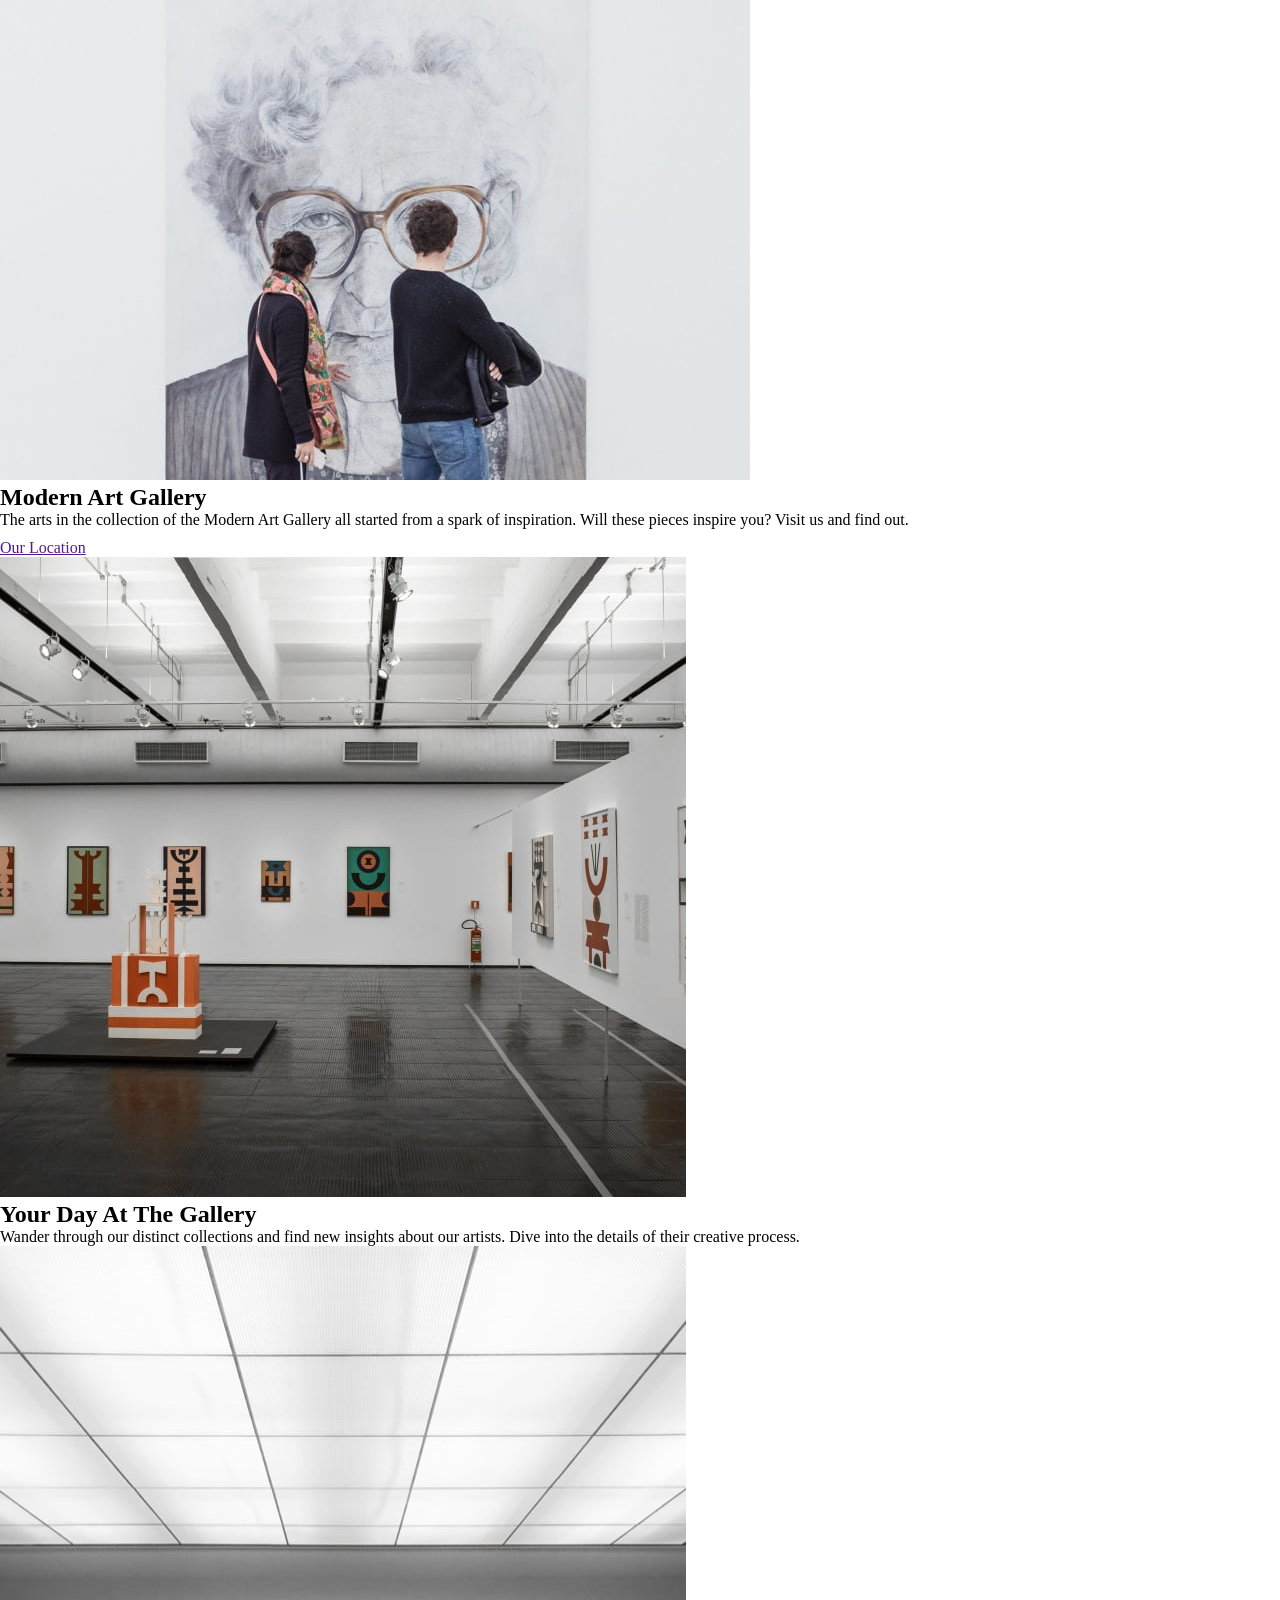
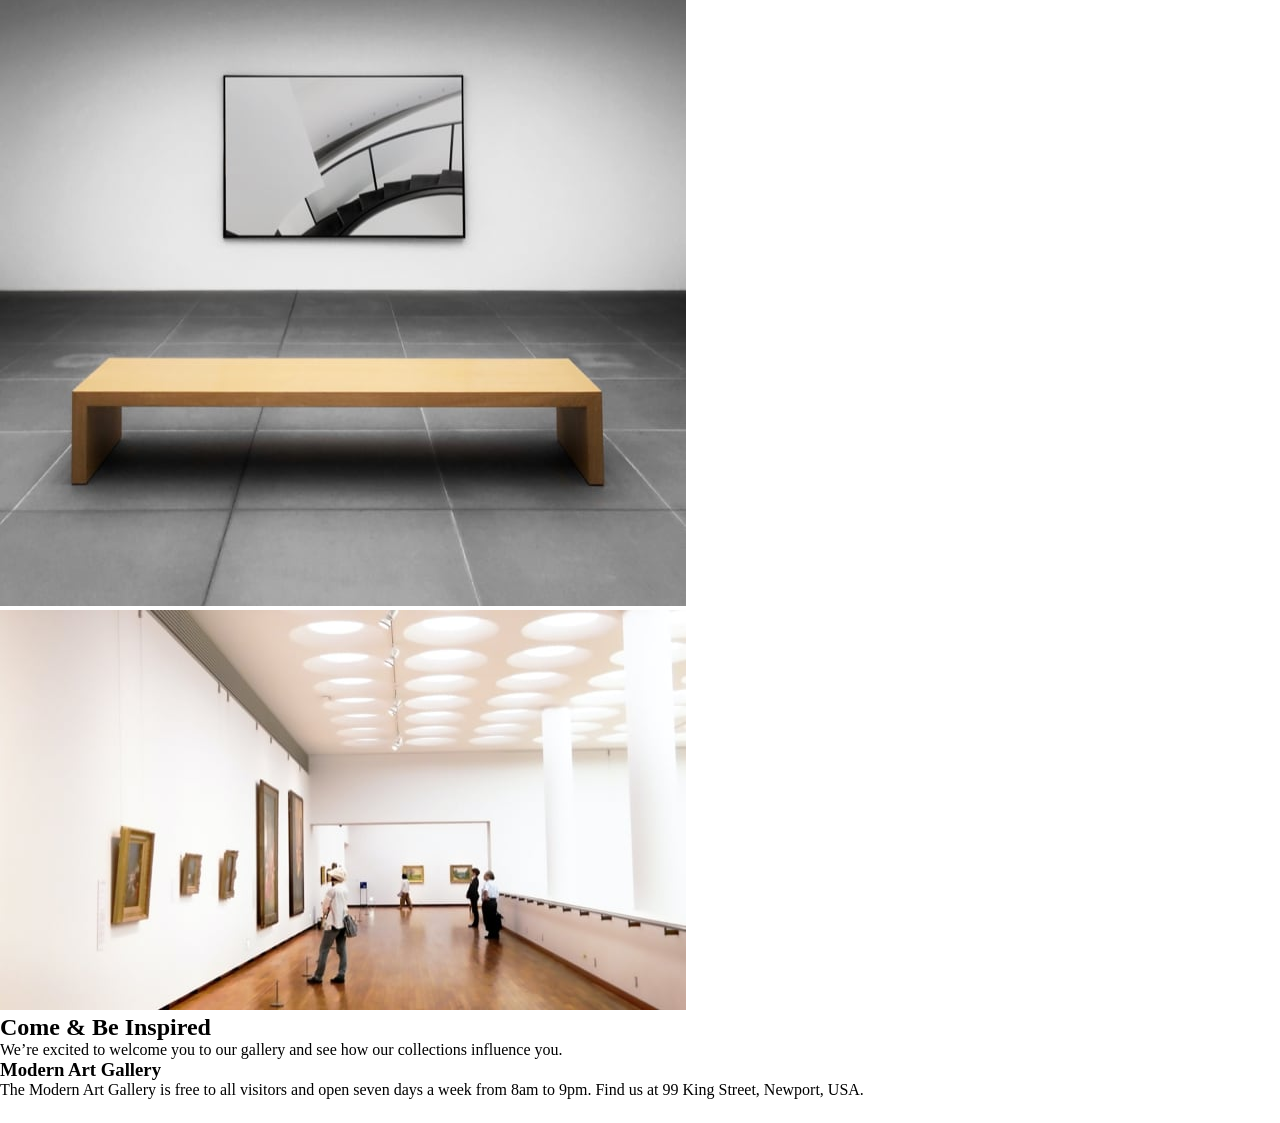
==== index.html @ 7637d39e "html boilerplate for mobile" ====
<!doctype html>
<html lang="en">
  <head>
    <meta charset="UTF-8" />
    <meta name="viewport" content="width=device-width, initial-scale=1.0" />

    <link
      rel="icon"
      type="image/png"
      sizes="32x32"
      href="./assets/favicon-32x32.png"
    />
    <link rel="stylesheet" href="styles-main.css" />

    <title>Pietro | Art gallery website</title>
  </head>
  <body>
    <section class="hero">
      <div class="hero__blk-rectangle--desktop"></div>
      <img
        src="assets/mobile/image-hero@2x.jpg"
        alt="two people looking at art"
        class="hero__image--mobile"
      />
      <img
        src="assets/tablet/image-hero@2x.jpg"
        alt=""
        class="hero__image--tablet"
      />
      <img
        src="assets/desktop/image-hero@2x.jpg"
        alt=""
        class="hero__image--desktop"
      />
      <div class="hero__content">
        <h1 class="hero__title">Modern Art Gallery</h1>
        <p class="hero__text">
          The arts in the collection of the Modern Art Gallery all started from
          a spark of inspiration. Will these pieces inspire you? Visit us and
          find out.
        </p>
        <a href="" class="button hero__button"
          >Our Location<img
            src="assets/icon-arrow-right.svg"
            alt="arrow right"
            class
            hero__button--icon-right
        /></a>
      </div>
    </section>
    <section class="gallery">
      <img
        src="assets/mobile/image-grid-1@2x.jpg"
        alt="art-gallery"
        class="gallery__image--mobile"
      />
      <img
        src="assets/tablet/image-grid-1@2x.jpg"
        alt="art-gallery"
        class="gallery__image--tablet"
      />
      <img
        src="assets/desktop/image-grid-1@2x.jpg"
        alt="art-gallery"
        class="gallery__image--desktop"
      />
      <div class="gallery__flex">
        <div class="gallery__content">
          <h2 class="gallery__title">Your Day At The Gallery</h2>
          <p class="gallery__text">
            Wander through our distinct collections and find new insights about
            our artists. Dive into the details of their creative process.
          </p>
        </div>
        <div class="gallery__grid">
          <div class="grid">
            <img
              src="assets/mobile/image-grid-2@2x.jpg"
              alt="bench and art picture"
              class="item grid__img1--mobile"
            />
            <img
              src="assets/tablet/image-grid-2@2x.jpg"
              alt="bench and art picture"
              class="item grid__img1--tablet"
            />
            <img
              src="assets/desktop/image-grid-2@2x.jpg"
              alt="bench and art picture"
              class="item grid__img1--desktop"
            />

            <img
              src="assets/mobile/image-grid-3@2x.jpg"
              alt="people looking at art"
              class="item grid__img2--mobile"
            />
            <img
              src="assets/tablet/image-grid-3@2x.jpg"
              alt="people looking at art"
              class="item grid__img2--tablet"
            />
            <img
              src="assets/desktop/image-grid-3@2x.jpg"
              alt="people looking at art"
              class="item grid__img2--desktop"
            />
            <div class="grid__content">
              <h2 class="gallery__title gallery__title--white">
                Come & Be Inspired
              </h2>
              <p class="gallery__text gallery__text--white">
                We’re excited to welcome you to our gallery and see how our
                collections influence you.
              </p>
            </div>
          </div>
        </div>
      </div>
    </section>
    <footer>
      <div class="footer__flex">
        <h3 class="footer__title">Modern Art Gallery</h3>
        <p class="footer__text">
          The Modern Art Gallery is free to all visitors and open seven days a
          week from 8am to 9pm. Find us at 99 King Street, Newport, USA.
        </p>
        <div class="footer__icons">
          <img src="assets/icon-facebook.svg" alt="facebook" />
          <img src="assets/icon-instagram.svg" alt="instagram" />
          <img src="assets/icon-twitter.svg" alt="twitter" />
        </div>
      </div>
    </footer>
  </body>
</html>
---- styles-main.css ----
* {
  box-sizing: border-box;
  margin: 0px;
  padding: 0px;
}

img {
  max-width: 100%;
}

[class*="tablet"],
[class*="desktop"] {
  display: none;
}
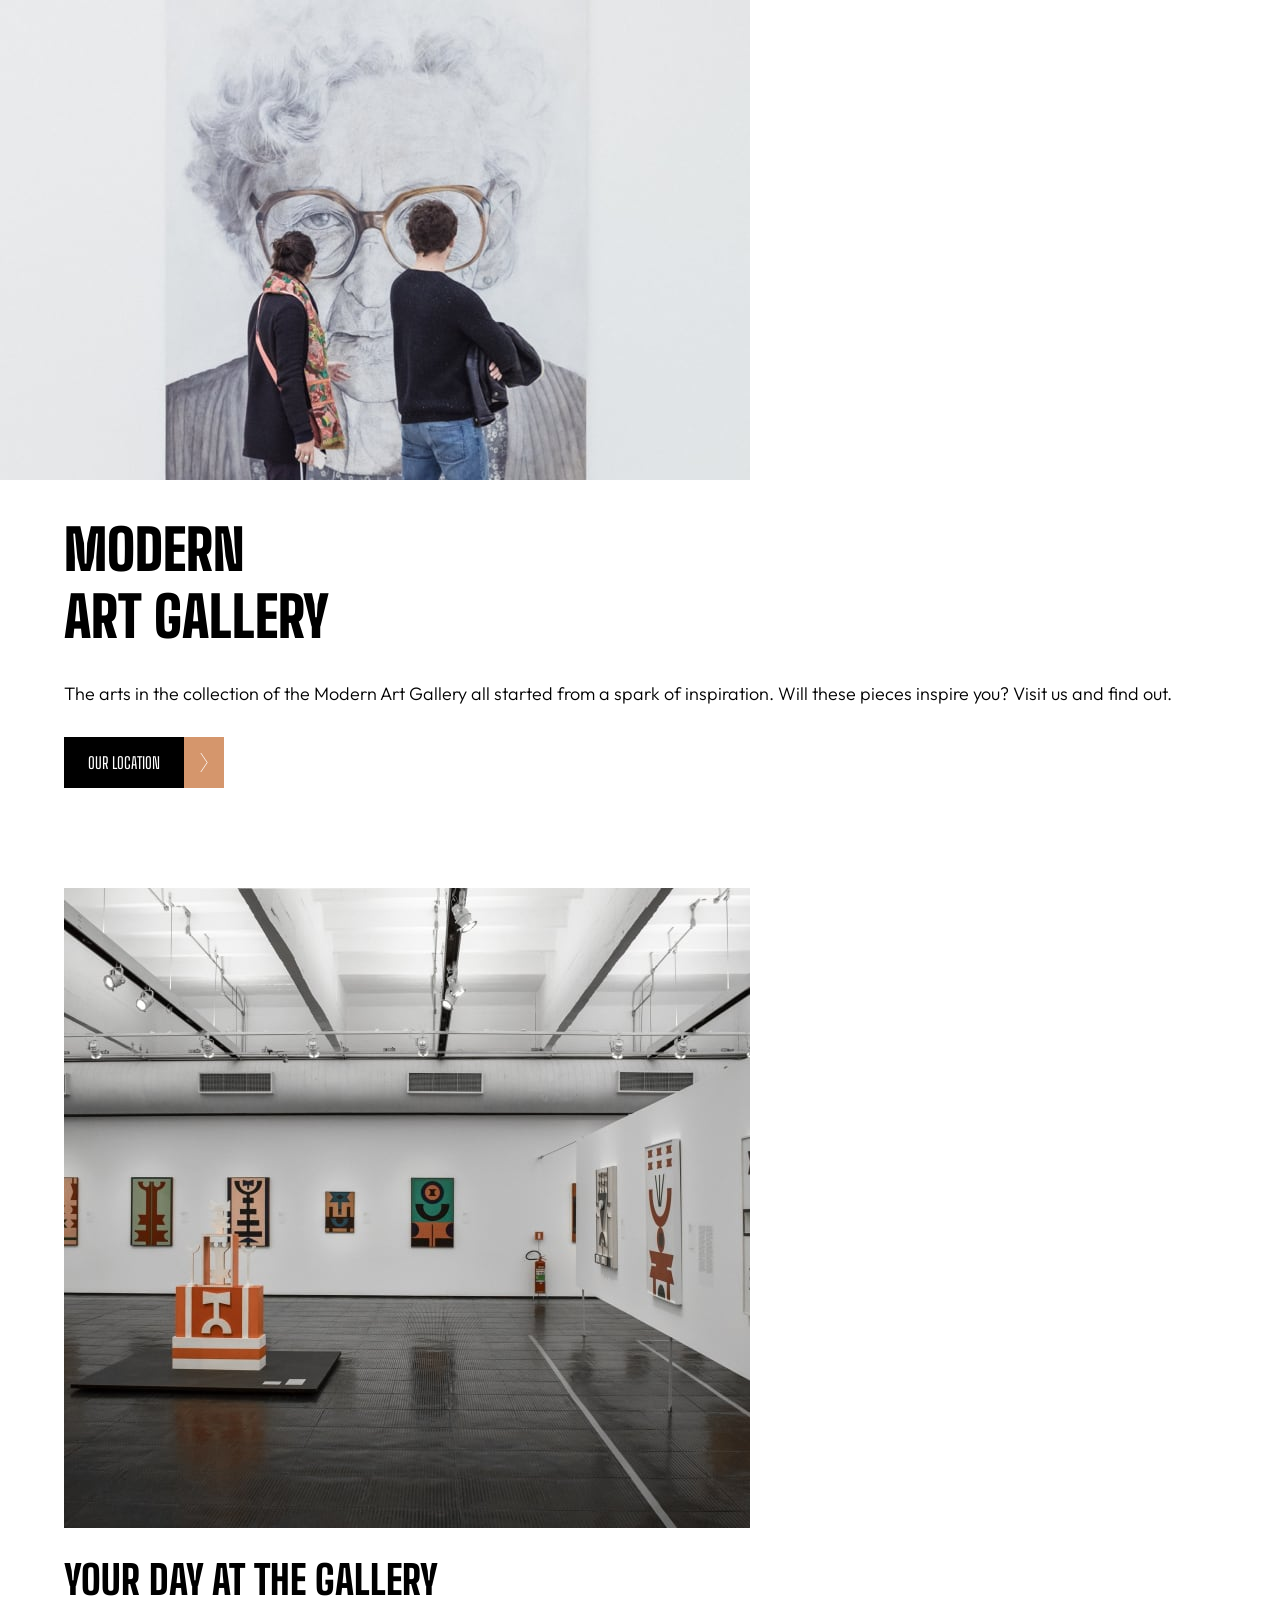
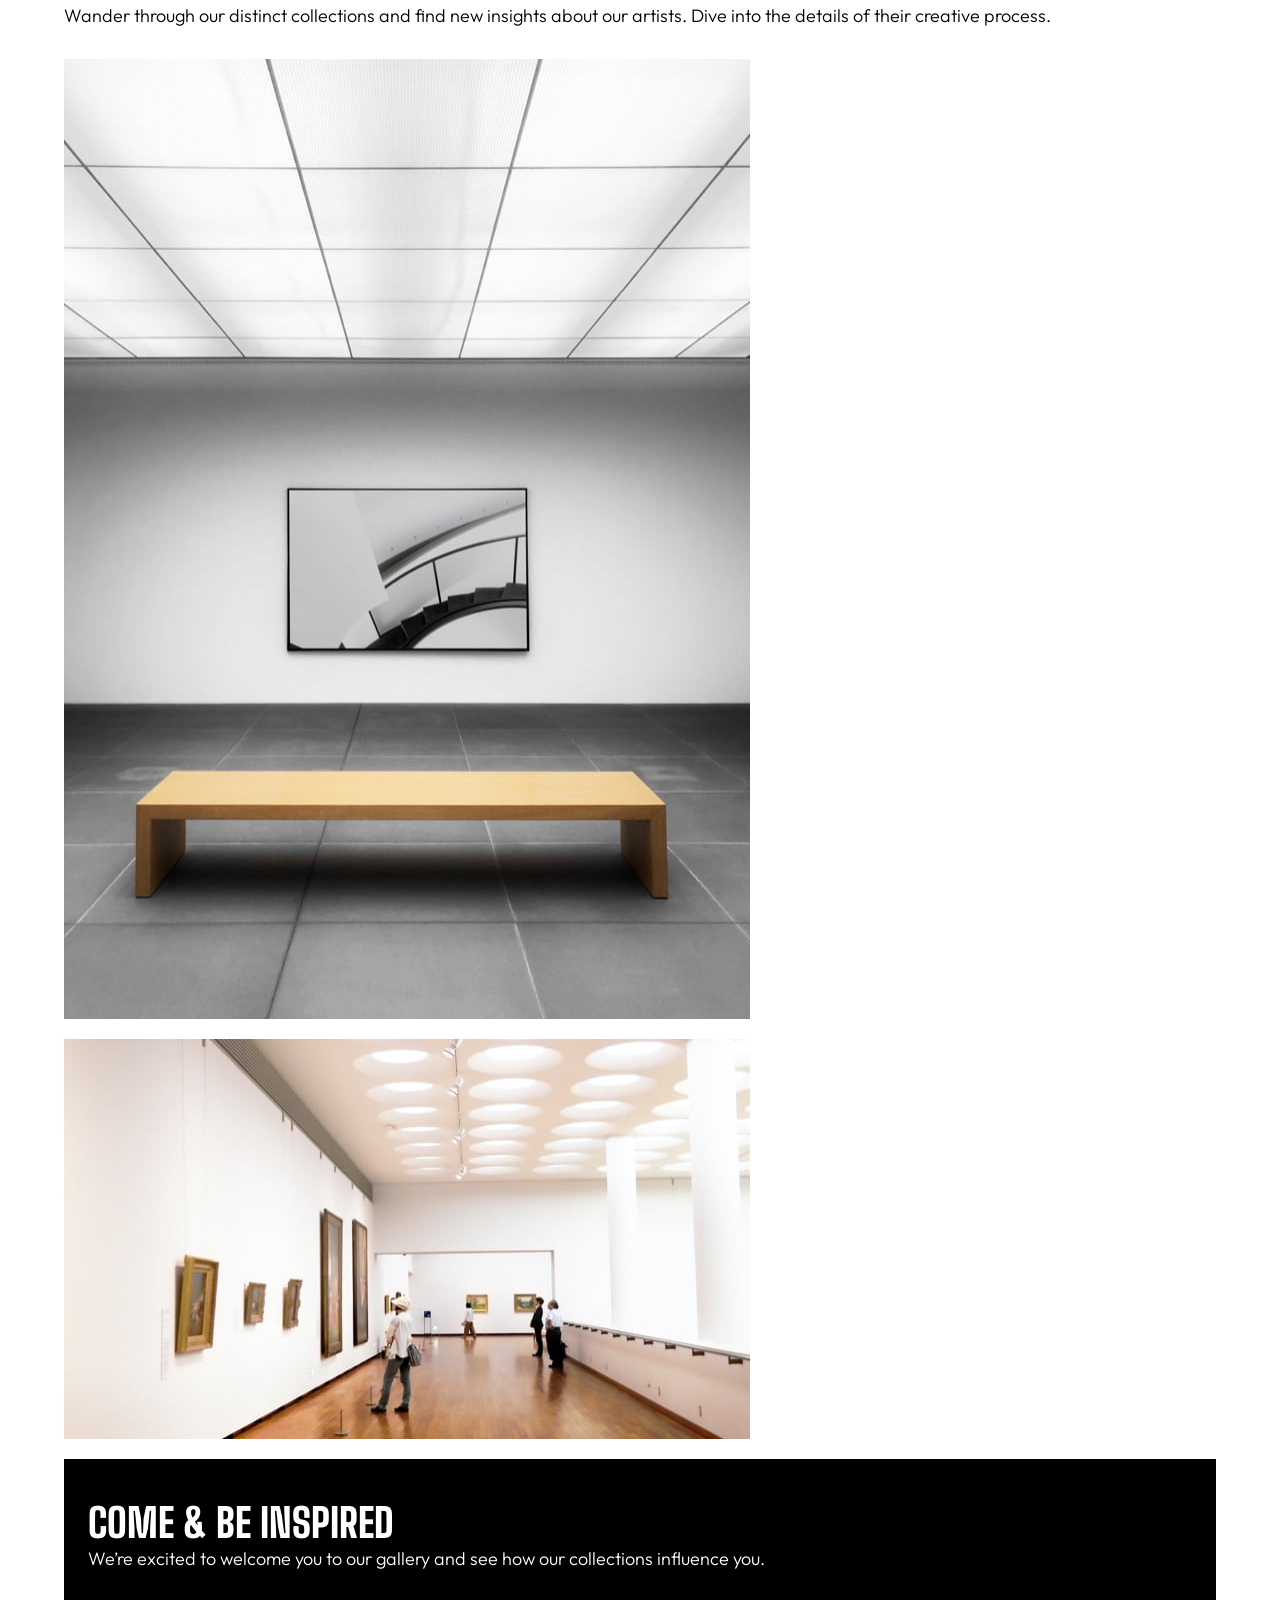
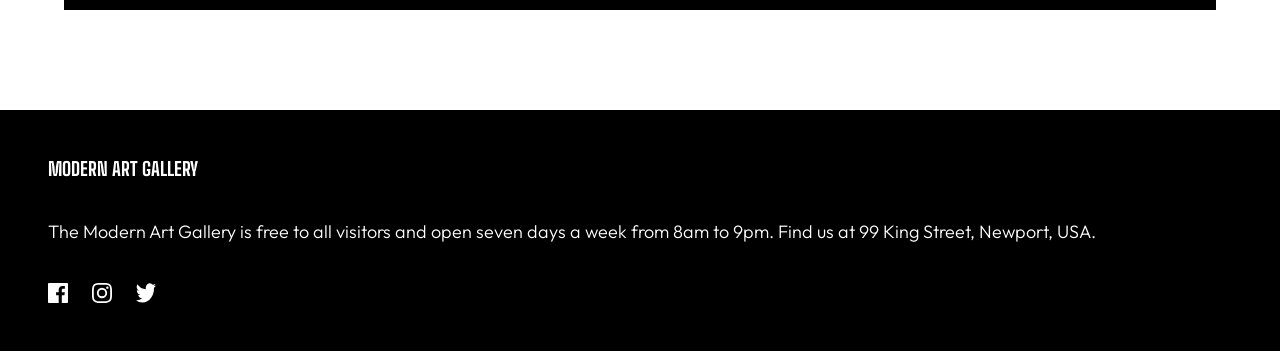
==== commit 055ca67f: "apply styles to mobile layout" ====
--- a/index.html
+++ b/index.html
@@ -11,6 +11,12 @@
       href="./assets/favicon-32x32.png"
     />
     <link rel="stylesheet" href="styles-main.css" />
+    <link rel="preconnect" href="https://fonts.googleapis.com" />
+    <link rel="preconnect" href="https://fonts.gstatic.com" crossorigin />
+    <link
+      href="https://fonts.googleapis.com/css2?family=Big+Shoulders:opsz,wght@10..72,100..900&family=Outfit:wght@100..900&display=swap"
+      rel="stylesheet"
+    />
 
     <title>Pietro | Art gallery website</title>
   </head>
@@ -33,19 +39,22 @@
         class="hero__image--desktop"
       />
       <div class="hero__content">
-        <h1 class="hero__title">Modern Art Gallery</h1>
+        <h1 class="hero__title">Modern <br />Art Gallery</h1>
         <p class="hero__text">
           The arts in the collection of the Modern Art Gallery all started from
           a spark of inspiration. Will these pieces inspire you? Visit us and
           find out.
         </p>
-        <a href="" class="button hero__button"
-          >Our Location<img
-            src="assets/icon-arrow-right.svg"
-            alt="arrow right"
-            class
-            hero__button--icon-right
-        /></a>
+        <div class="hero__button">
+          <a href="" class="button hero__link">Our Location</a>
+          <a href="">
+            <img
+              src="assets/icon-arrow-right.svg"
+              alt="arrow right"
+              class="hero__button--icon-right"
+            />
+          </a>
+        </div>
       </div>
     </section>
     <section class="gallery">
@@ -72,48 +81,48 @@
             our artists. Dive into the details of their creative process.
           </p>
         </div>
-        <div class="gallery__grid">
-          <div class="grid">
-            <img
-              src="assets/mobile/image-grid-2@2x.jpg"
-              alt="bench and art picture"
-              class="item grid__img1--mobile"
-            />
-            <img
-              src="assets/tablet/image-grid-2@2x.jpg"
-              alt="bench and art picture"
-              class="item grid__img1--tablet"
-            />
-            <img
-              src="assets/desktop/image-grid-2@2x.jpg"
-              alt="bench and art picture"
-              class="item grid__img1--desktop"
-            />
+      </div>
+      <div class="gallery__grid">
+        <div class="grid">
+          <img
+            src="assets/mobile/image-grid-2@2x.jpg"
+            alt="bench and art picture"
+            class="item grid__img1--mobile"
+          />
+          <img
+            src="assets/tablet/image-grid-2@2x.jpg"
+            alt="bench and art picture"
+            class="item grid__img1--tablet"
+          />
+          <img
+            src="assets/desktop/image-grid-2@2x.jpg"
+            alt="bench and art picture"
+            class="item grid__img1--desktop"
+          />
 
-            <img
-              src="assets/mobile/image-grid-3@2x.jpg"
-              alt="people looking at art"
-              class="item grid__img2--mobile"
-            />
-            <img
-              src="assets/tablet/image-grid-3@2x.jpg"
-              alt="people looking at art"
-              class="item grid__img2--tablet"
-            />
-            <img
-              src="assets/desktop/image-grid-3@2x.jpg"
-              alt="people looking at art"
-              class="item grid__img2--desktop"
-            />
-            <div class="grid__content">
-              <h2 class="gallery__title gallery__title--white">
-                Come & Be Inspired
-              </h2>
-              <p class="gallery__text gallery__text--white">
-                We’re excited to welcome you to our gallery and see how our
-                collections influence you.
-              </p>
-            </div>
+          <img
+            src="assets/mobile/image-grid-3@2x.jpg"
+            alt="people looking at art"
+            class="item grid__img2--mobile"
+          />
+          <img
+            src="assets/tablet/image-grid-3@2x.jpg"
+            alt="people looking at art"
+            class="item grid__img2--tablet"
+          />
+          <img
+            src="assets/desktop/image-grid-3@2x.jpg"
+            alt="people looking at art"
+            class="item grid__img2--desktop"
+          />
+          <div class="grid__content">
+            <h2 class="gallery__title gallery__title--white">
+              Come & Be Inspired
+            </h2>
+            <p class="gallery__text gallery__text--white">
+              We’re excited to welcome you to our gallery and see how our
+              collections influence you.
+            </p>
           </div>
         </div>
       </div>
--- a/styles-main.css
+++ b/styles-main.css
@@ -12,3 +12,111 @@
 [class*="desktop"] {
   display: none;
 }
+/********** Fonts **********/
+:root {
+  --font-fam-heading: "Big Shoulders", sans-serif;
+  --font-fam-text: "Outfit", sans-serif;
+}
+
+[class*="title"],
+a {
+  font-family: var(--font-fam-heading);
+  text-transform: uppercase;
+}
+
+[class*="text"] {
+  font-family: var(--font-fam-text);
+  font-weight: 300;
+  font-size: 18px;
+}
+
+.hero__title {
+  font-size: 56px;
+  font-weight: 900;
+  margin-block: 32px;
+}
+
+.gallery__title {
+  font-size: 40px;
+  font-weight: 800;
+}
+
+[class*="gallery__image"] {
+  margin-bottom: 24px;
+}
+
+/********** Main CSS **********/
+
+.hero__content {
+  margin-bottom: 100px;
+}
+
+.hero__text {
+  margin-block: 32px;
+}
+
+.hero__content,
+.gallery {
+  width: 90%;
+  margin-inline: auto;
+  /* border: 2px solid blue; */
+}
+
+.hero__button {
+  display: flex;
+  align-items: center;
+}
+
+.hero__link {
+  background-color: black;
+  padding: 16px 24px;
+  text-decoration: none;
+  color: white;
+  text-transform: uppercase;
+  letter-spacing: 30%;
+}
+
+.hero__button--icon-right {
+  display: flex;
+  align-self: center;
+  background-color: #d5966c;
+  height: 51px;
+  padding: 16px;
+}
+
+.gallery__flex {
+  margin-bottom: 32px;
+}
+
+.gallery__grid {
+  margin-bottom: 100px;
+}
+
+.item {
+  margin-bottom: 16px;
+}
+
+.grid__content {
+  background-color: black;
+  padding: 40px 24px;
+}
+
+.gallery__title--white,
+.gallery__text--white {
+  color: white;
+}
+
+footer {
+  background-color: black;
+  color: white;
+  padding: 48px;
+}
+
+.footer__text {
+  margin-block: 40px;
+}
+
+.footer__icons {
+  display: flex;
+  gap: 24px;
+}
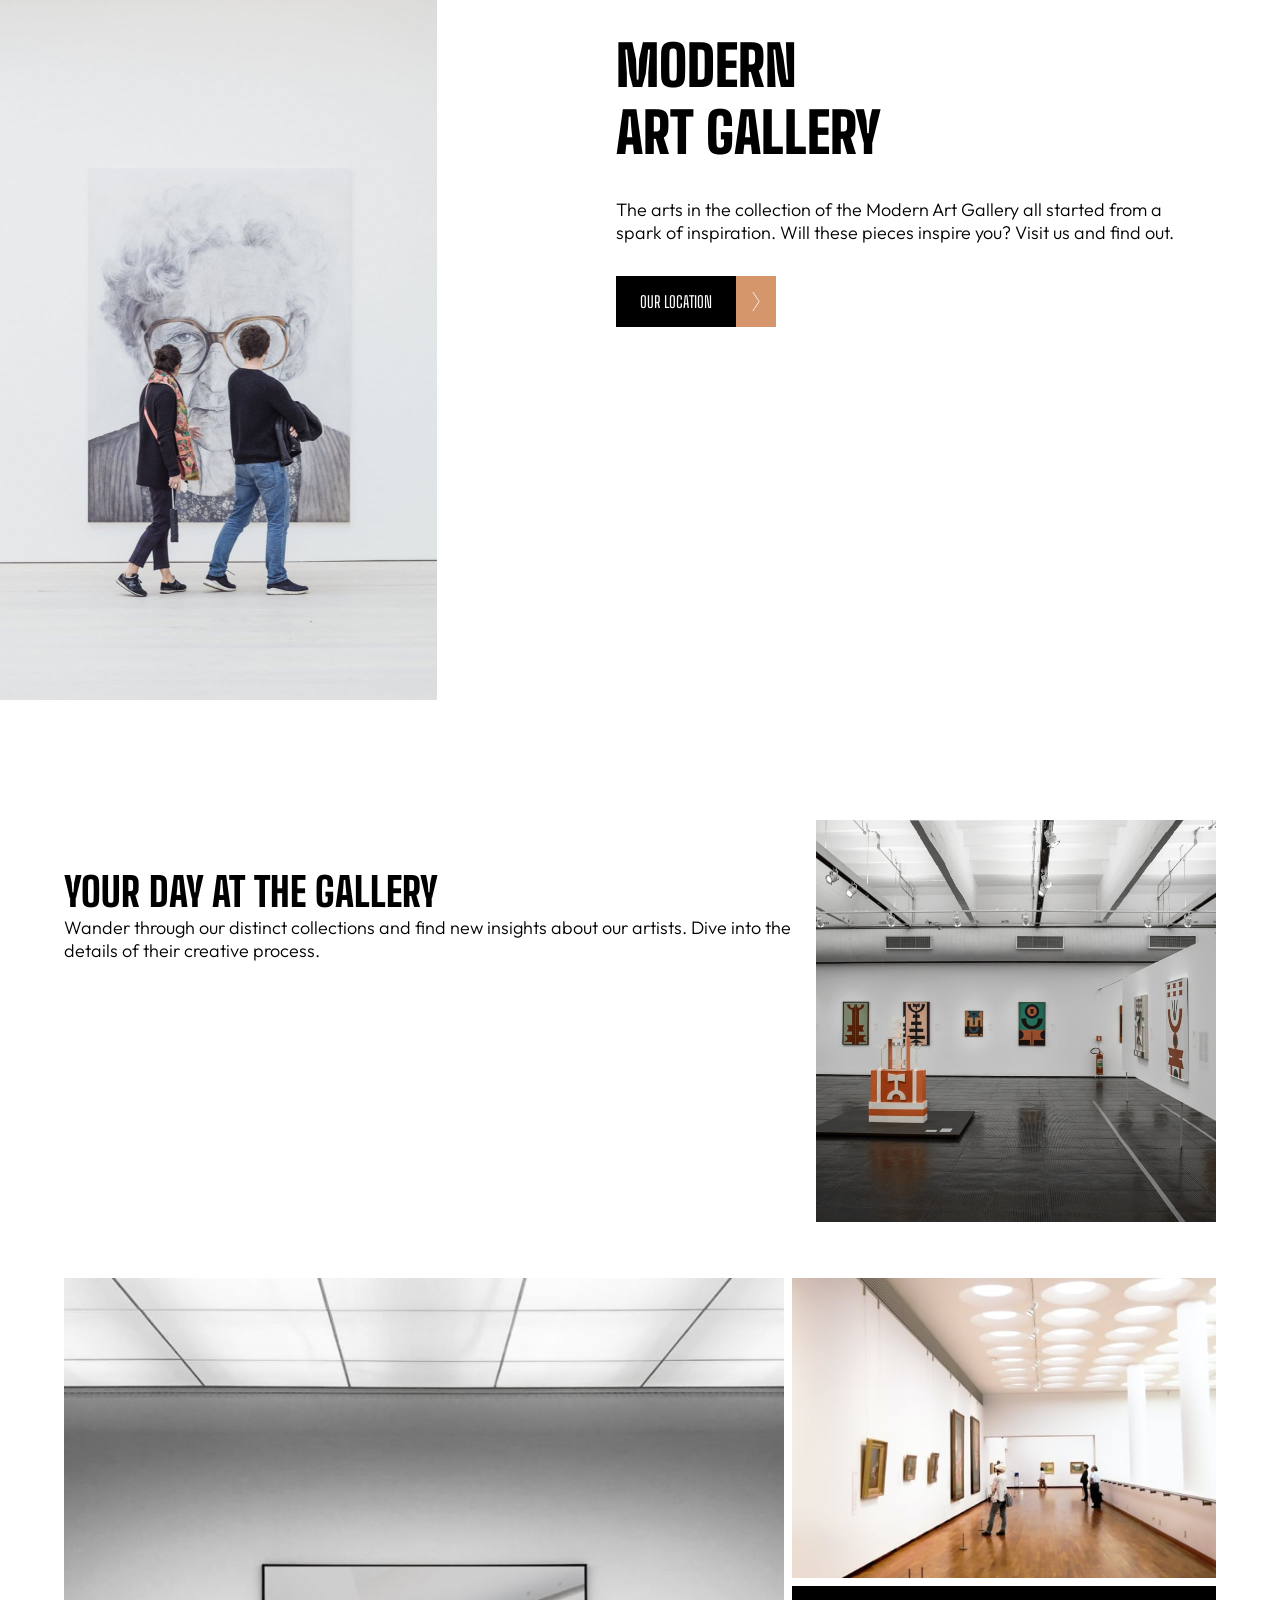
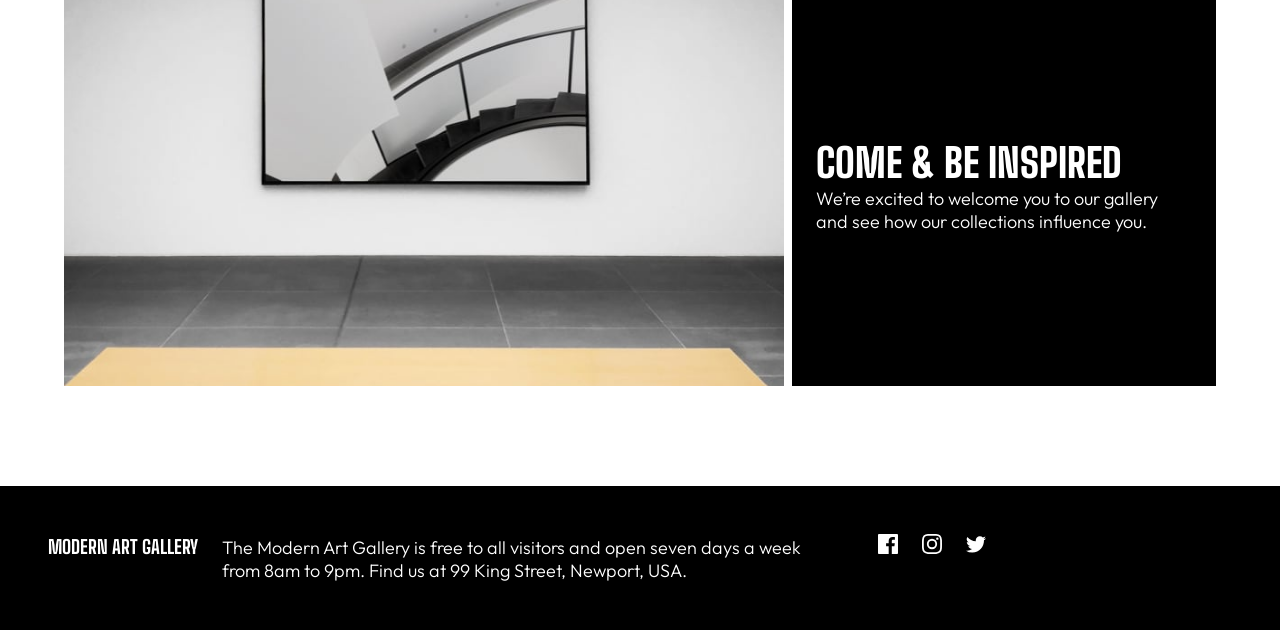
==== commit 2c6f4de5: "apply styles to tablet layout" ====
--- a/index.html
+++ b/index.html
@@ -58,22 +58,23 @@
       </div>
     </section>
     <section class="gallery">
-      <img
-        src="assets/mobile/image-grid-1@2x.jpg"
-        alt="art-gallery"
-        class="gallery__image--mobile"
-      />
-      <img
-        src="assets/tablet/image-grid-1@2x.jpg"
-        alt="art-gallery"
-        class="gallery__image--tablet"
-      />
-      <img
-        src="assets/desktop/image-grid-1@2x.jpg"
-        alt="art-gallery"
-        class="gallery__image--desktop"
-      />
       <div class="gallery__flex">
+        <img
+          src="assets/mobile/image-grid-1@2x.jpg"
+          alt="art-gallery"
+          class="gallery__image--mobile"
+        />
+        <img
+          src="assets/tablet/image-grid-1@2x.jpg"
+          alt="art-gallery"
+          class="gallery__image--tablet"
+        />
+        <img
+          src="assets/desktop/image-grid-1@2x.jpg"
+          alt="art-gallery"
+          class="gallery__image--desktop"
+        />
+
         <div class="gallery__content">
           <h2 class="gallery__title">Your Day At The Gallery</h2>
           <p class="gallery__text">
--- a/styles-main.css
+++ b/styles-main.css
@@ -120,3 +120,90 @@
   display: flex;
   gap: 24px;
 }
+
+@media (min-width: 700px) {
+  [class*="mobile"] {
+    display: none;
+  }
+
+  [class*="tablet"] {
+    display: block;
+  }
+
+  .hero {
+    display: grid;
+    grid-template-columns: 50% 1fr;
+    margin-bottom: 120px;
+  }
+
+  .hero__image--tablet {
+    max-height: 700px;
+  }
+
+  .hero__content {
+    transform: translateX(-56px);
+  }
+
+  .gallery__flex {
+    display: flex;
+    gap: 24px;
+  }
+
+  .gallery__image--tablet {
+    max-width: 400px;
+    order: 2;
+  }
+
+  .gallery__content {
+    order: 1;
+    margin-top: 48px;
+  }
+
+  .grid {
+    display: grid;
+    grid-template-columns: 1.7fr 1fr;
+    grid-template-rows: 300px 400px;
+    gap: 8px;
+  }
+
+  .item {
+    margin-bottom: 0px;
+  }
+
+  .grid__img1--tablet {
+    grid-row: 1 / 3;
+  }
+
+  .grid__img1--tablet,
+  .grid__img2--tablet {
+    width: 100%;
+    height: 100%;
+    object-fit: cover;
+    display: block;
+  }
+
+  .grid__content {
+    grid-column: 2 / 3;
+    align-content: center;
+  }
+
+  .footer__flex {
+    display: flex;
+    align-items: baseline;
+    gap: 24px;
+  }
+
+  .footer__text {
+    width: 50%;
+  }
+
+  .footer__icons {
+    display: flex;
+    align-items: center;
+    margin-left: 40px;
+  }
+
+  .footer__text {
+    margin-block: 0px;
+  }
+}
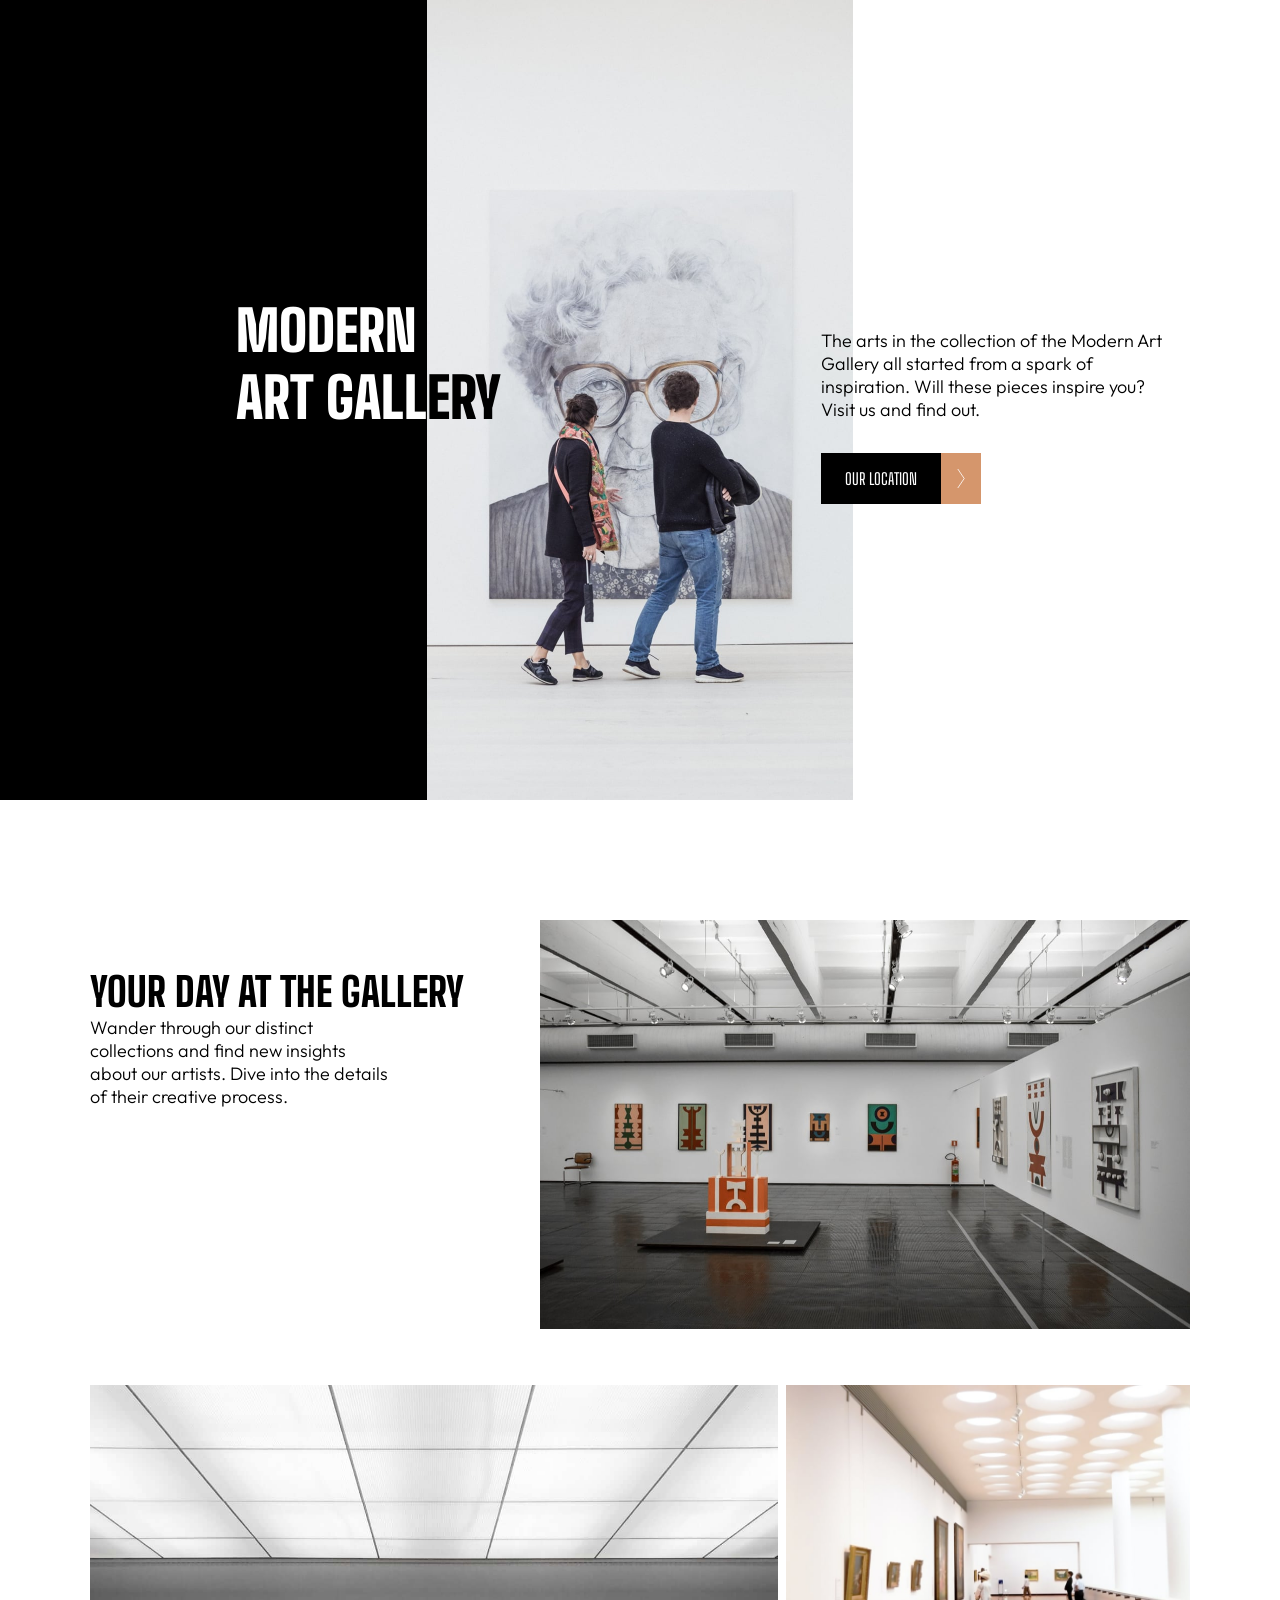
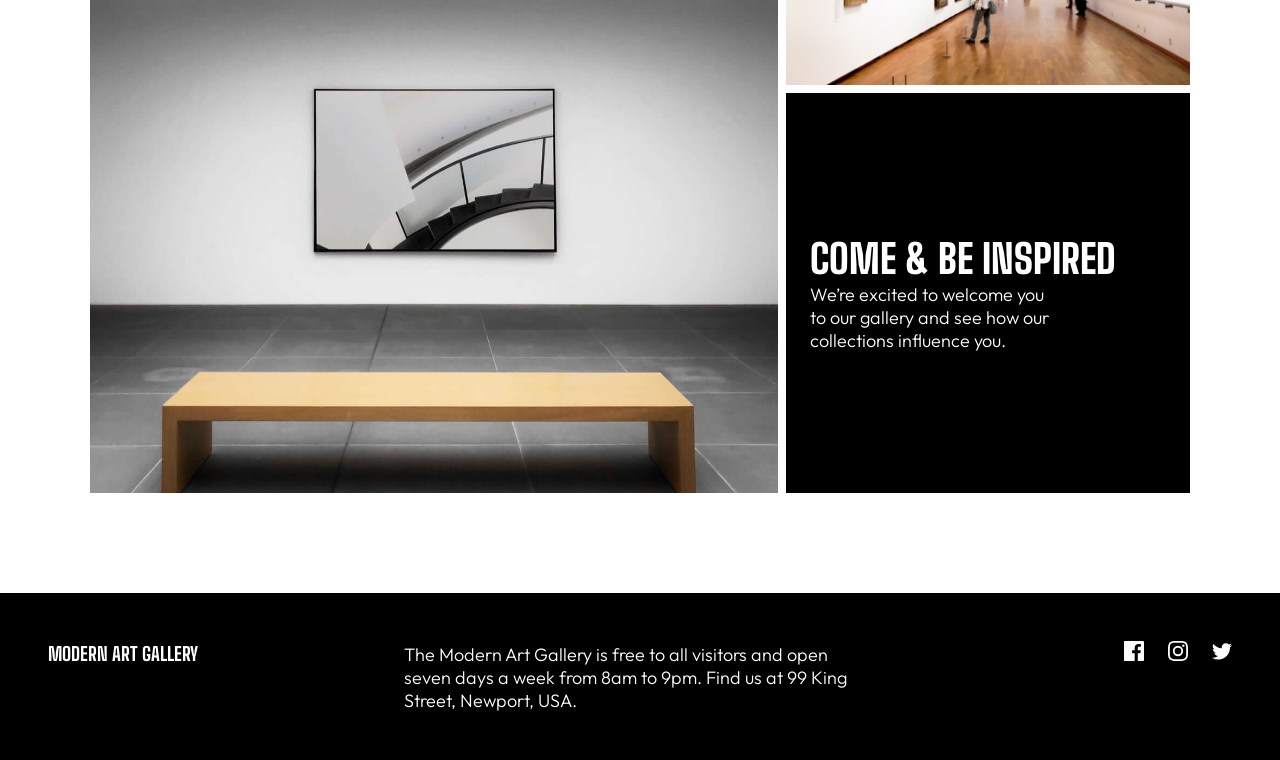
==== commit 6e0fb475: "apply styles to desktop layout" ====
--- a/index.html
+++ b/index.html
@@ -39,7 +39,9 @@
         class="hero__image--desktop"
       />
       <div class="hero__content">
-        <h1 class="hero__title">Modern <br />Art Gallery</h1>
+        <h1 class="hero__title">
+          Modern <br />Art Gall<span class="hero__title--black">ery</span>
+        </h1>
         <p class="hero__text">
           The arts in the collection of the Modern Art Gallery all started from
           a spark of inspiration. Will these pieces inspire you? Visit us and
--- a/styles-main.css
+++ b/styles-main.css
@@ -84,6 +84,10 @@
   padding: 16px;
 }
 
+.gallery {
+  overflow: hidden;
+}
+
 .gallery__flex {
   margin-bottom: 32px;
 }
@@ -207,3 +211,114 @@
     margin-block: 0px;
   }
 }
+
+@media (min-width: 1200px) {
+  [class*="mobile"],
+  [class*="tablet"] {
+    display: none;
+  }
+
+  [class*="desktop"] {
+    display: block;
+  }
+
+  .hero {
+    display: grid;
+    grid-template-columns: repeat(3, 1fr);
+    grid-template-rows: 800px;
+    position: relative;
+  }
+
+  .hero__blk-rectangle--desktop {
+    max-width: 100%;
+    max-height: 100%;
+    background-color: black;
+    grid-column: 1 / 2;
+    grid-row: 1 / 2;
+  }
+
+  .hero__image--desktop {
+    grid-column: 2 / 3;
+    grid-row: 1 / 2;
+    height: 100%;
+    object-fit: cover;
+  }
+
+  .hero__content {
+    transform: none;
+    grid-column: 1 / -1;
+    grid-row: 1 / 2;
+    z-index: 2;
+    width: 100%;
+    margin: 0;
+    margin-bottom: 0;
+    align-self: center;
+    display: grid;
+    grid-template-columns: repeat(3, 1fr);
+  }
+
+  .hero__title {
+    color: white;
+    grid-column: 1 / 2;
+    justify-self: end;
+    transform: translateX(28%);
+    margin: 0;
+  }
+
+  .hero__title--black {
+    color: black;
+  }
+
+  .hero__text {
+    grid-column: 3 / -1;
+    transform: translateX(-32px);
+  }
+
+  .hero__button {
+    grid-column: 3 / -1;
+    transform: translateX(-32px);
+  }
+
+  .hero__text,
+  .hero__button {
+    max-width: 350px;
+  }
+
+  .gallery {
+    max-width: 1100px;
+  }
+
+  .grid__img1--desktop,
+  .grid__img2--desktop {
+    width: 100%;
+    height: 100%;
+    object-fit: cover;
+    display: block;
+  }
+
+  .grid__img1--desktop {
+    grid-row: 1 / 3;
+  }
+
+  .gallery__image--desktop {
+    max-width: 650px;
+    order: 2;
+  }
+
+  .gallery__content {
+    order: 1;
+    margin-top: 48px;
+  }
+
+  .gallery__text {
+    width: 70%;
+  }
+
+  .footer__flex {
+    justify-content: space-between;
+  }
+
+  .footer__text {
+    width: 40%;
+  }
+}
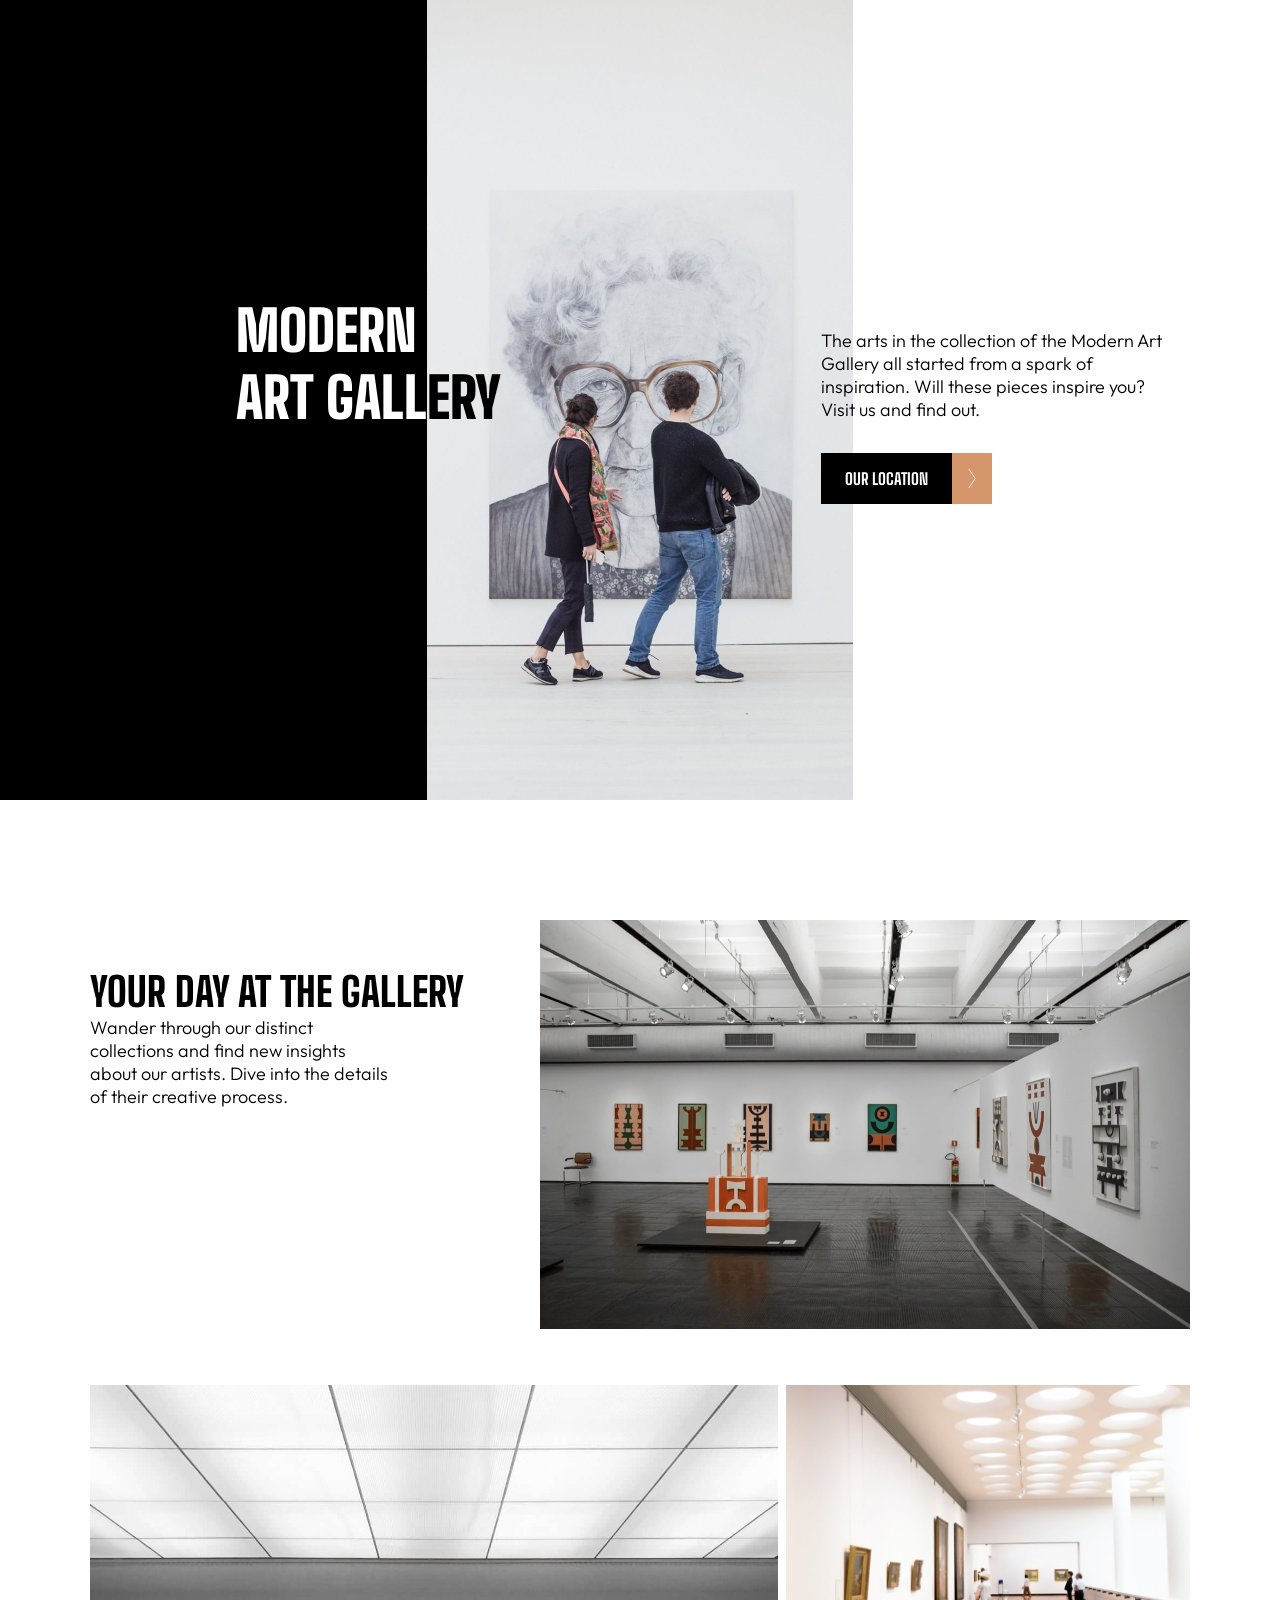
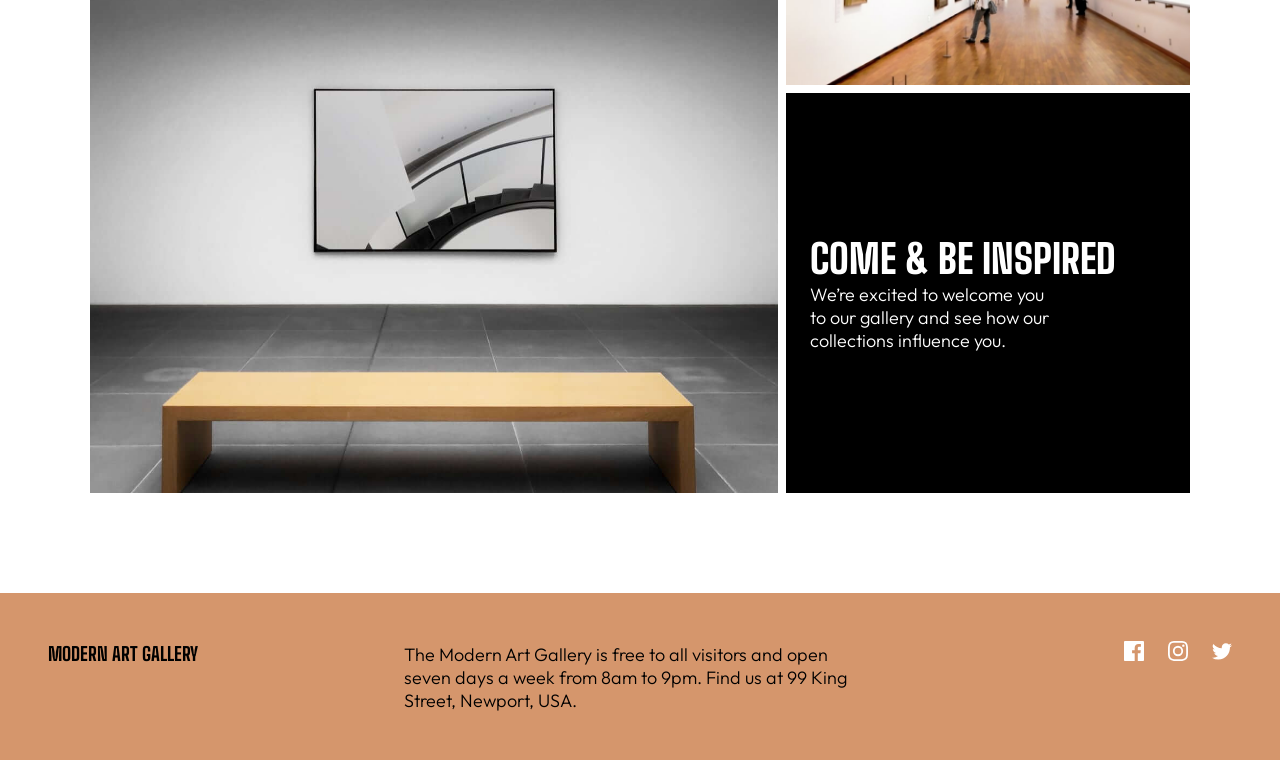
==== commit aceaedf8: "create location page and style" ====
--- a/index.html
+++ b/index.html
@@ -48,8 +48,8 @@
           find out.
         </p>
         <div class="hero__button">
-          <a href="" class="button hero__link">Our Location</a>
-          <a href="">
+          <a href="location.html" class="button hero__link">Our Location</a>
+          <a href="location.html">
             <img
               src="assets/icon-arrow-right.svg"
               alt="arrow right"
--- a/styles-main.css
+++ b/styles-main.css
@@ -74,6 +74,7 @@
   color: white;
   text-transform: uppercase;
   letter-spacing: 30%;
+  font-weight: 700;
 }
 
 .hero__button--icon-right {
@@ -322,3 +323,122 @@
     width: 40%;
   }
 }
+
+/* ========== Location Page ========== */
+
+.map {
+  display: grid;
+  grid-template-columns: 1fr;
+  grid-template-rows: minmax(450px, max-content);
+}
+
+.map__button {
+  display: flex;
+  align-items: center;
+  grid-row: 1 / 2;
+  grid-column: 1 / 2;
+  z-index: 1;
+  align-self: start;
+  margin-top: 8px;
+  margin-left: 8px;
+}
+
+.map__button--icon-left {
+  background-color: #d5966c;
+  display: flex;
+  align-self: center;
+  height: 66px;
+  width: 56px;
+  padding: 20px;
+}
+
+.map__link {
+  background-color: black;
+  text-decoration: none;
+  color: white;
+  padding: 24px 32px;
+  text-transform: uppercase;
+  letter-spacing: 30%;
+  font-weight: 700;
+}
+
+.map__image--mobile {
+  grid-column: 1 / 2;
+  grid-row: 1 / 2;
+}
+
+.location {
+  background-color: black;
+  color: white;
+  padding: 80px 16px;
+}
+
+.location__title {
+  font-size: 50px;
+  margin-bottom: 40px;
+}
+
+.location__address-title {
+  color: #d5966c;
+  text-transform: uppercase;
+  font-size: 32px;
+  font-weight: 700;
+  margin-bottom: 16px;
+}
+
+.location p:last-of-type {
+  margin-top: 16px;
+}
+
+footer {
+  background-color: #d5966c;
+  color: black;
+}
+
+.footer__icons img {
+  fill: black;
+}
+
+@media (min-width: 700px) {
+  .map__image--tablet {
+    grid-column: 1 / 2;
+    grid-row: 1 / 2;
+  }
+
+  .location {
+    display: flex;
+    gap: 100px;
+  }
+
+  .location__title {
+    margin-left: 16px;
+  }
+}
+
+@media (min-width: 1200px) {
+  .map__image--desktop {
+    grid-column: 1 / 2;
+    grid-row: 1 / 2;
+  }
+
+  .map__button {
+    margin-left: 220px;
+  }
+
+  .location {
+    justify-content: space-around;
+  }
+
+  .location__title {
+    width: 10%;
+  }
+
+  .location__content {
+    width: 30%;
+  }
+
+  .footer__flex {
+    max-width: 1400px;
+    margin-inline: auto;
+  }
+}
